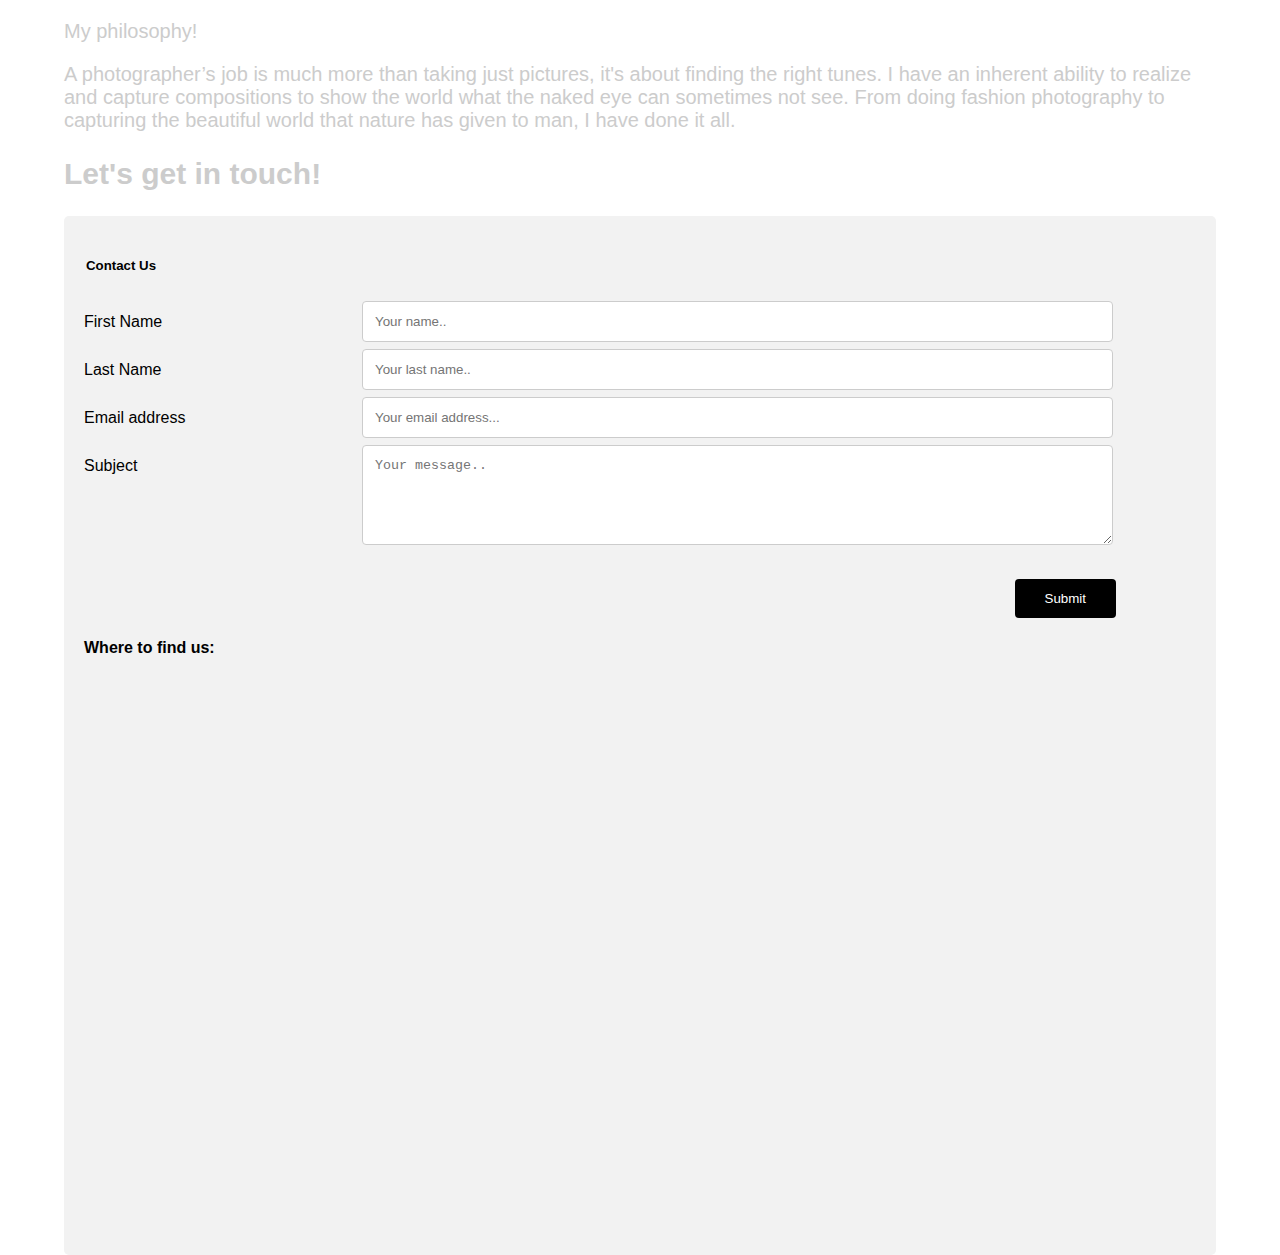
==== contact.html @ 050eb164 "Add contact page" ====
<!DOCTYPE html>
<html lang="en">

<head>
    <meta charset="UTF-8">
    <meta name="viewport" content="width=device-width, initial-scale=1.0">
    <meta http-equiv="X-UA-Compatible" content="ie=edge">
    <title>Contact Form</title>
    <link rel="stylesheet" href="contact.css">
</head>

<body background="IMG_1693.jpg">



    <div class="Biography">
        <p>My philosophy!</p>
        <p>A photographer’s job is much more than taking just pictures, it's about finding the right tunes. I have an inherent ability to realize and capture compositions to show the world what the naked eye can sometimes not see. From doing fashion photography
            to capturing the beautiful world that nature has given to man, I have done it all. </p>





        <header>
            <h2>Let's get in touch!</h2>

        </header>
    </div>
    <div class="container">
        <form action="/action_page.php">

            <legend>
                <h5>Contact Us</h5>
            </legend>
            <div class="row">
                <div class="col-20">
                    <label for="fname">First Name</label>
                </div>
                <div class="col-30">
                    <input type="text" id="fname" name="firstname" placeholder="Your name..">
                </div>
            </div>
            <div class="row">
                <div class="col-20">
                    <label for="lname">Last Name</label>
                </div>
                <div class="col-30">
                    <input type="text" id="lname" name="lastname" placeholder="Your last name..">
                </div>
            </div>
            <div class="row">
                <div class="col-20">
                    <label for="email">Email address</label>
                </div>
                <div class="col-30">
                    <input type="text" id="eml" name="email" placeholder="Your email address...">
                </div>
            </div>
            <div class="row">
                <div class="col-20">
                    <label for="subject">Subject</label>
                </div>
                <div class="col-30">
                    <textarea id="subject" name="subject" placeholder="Your message.." style="height:100px"></textarea>
                </div>
            </div>
            <div class="row">
                <input type="submit" value="Submit">
            </div>
        </form>

        <div class="Map">

            <h4>Where to find us:</h4>

            <div id="map"></div>

            <script>
                // Initialize and add the map
                function initMap() {
                    var Mindspace_Victoriei = {
                        lat: 44.454687,
                        lng: 26.081476
                    };
                    var map = new google.maps.Map(
                        document.getElementById('map'), {
                            zoom: 15,
                            center: Mindspace_Victoriei
                        });
                    var marker = new google.maps.Marker({
                        position: Mindspace_Victoriei,
                        map: map
                    });
                }
            </script>
            <script async defer src="https://maps.google.com/maps/api/js?key=AIzaSyAh8oqz5ZP2rDY9UoxC5Et8thEIuFYC2Ds&callback=initMap">
            </script>
        </div>
    </div>

</body>

</html>
---- contact.css ----
body {
    font-family: "Arial";
    margin: auto;
    background-image: url("IMG_1693.jpg");
}

#map {
    height: 50%;
    padding-bottom: 50%;
    position: relative;
    width: 90%;
    margin: auto;
}

* {
    box-sizing: border-box;
}

input[type=text],
textarea {
    width: 90%;
    padding: 12px;
    border: 1px solid #ccc;
    border-radius: 4px;
    resize: vertical;
    margin: auto;
}

label {
    padding: 12px 12px 12px 0;
    display: inline-block;
}


/* This is the Submit button*/

input[type=submit] {
    background-color: black;
    color: white;
    padding: 12px 30px;
    border: none;
    border-radius: 4px;
    cursor: pointer;
    float: right;
    margin-right: 80px;
    margin-top: 30px;
}

input[type=submit]:hover {
    background-color: #505350;
}


/*End of Submit button */

.container {
    border-radius: 5px;
    background-color: #f2f2f2;
    padding: 20px;
    width: 90%;
    margin: auto;
}

.col-20 {
    float: left;
    width: 25%;
    margin-top: 6px;
}

.col-30 {
    float: left;
    width: 75%;
    margin-top: 6px;
}


/* Clear floats after the columns */

.row:after {
    content: "";
    display: table;
    clear: both;
}


/* Responsive layout - when the screen is less than 600px wide, make the two columns stack on top of each other instead of next to each other */

@media screen and (max-width: 600px) {
    .col-20,
    .col-30,
    input[type=submit] {
        width: 90%;
        margin-top: 0;
        margin: auto
    }
}

.Biography {
    background: none;
    width: 90%;
    margin: auto;
    font-family: "Arial";
    font-size: 20px;
    color: #ccc;
}
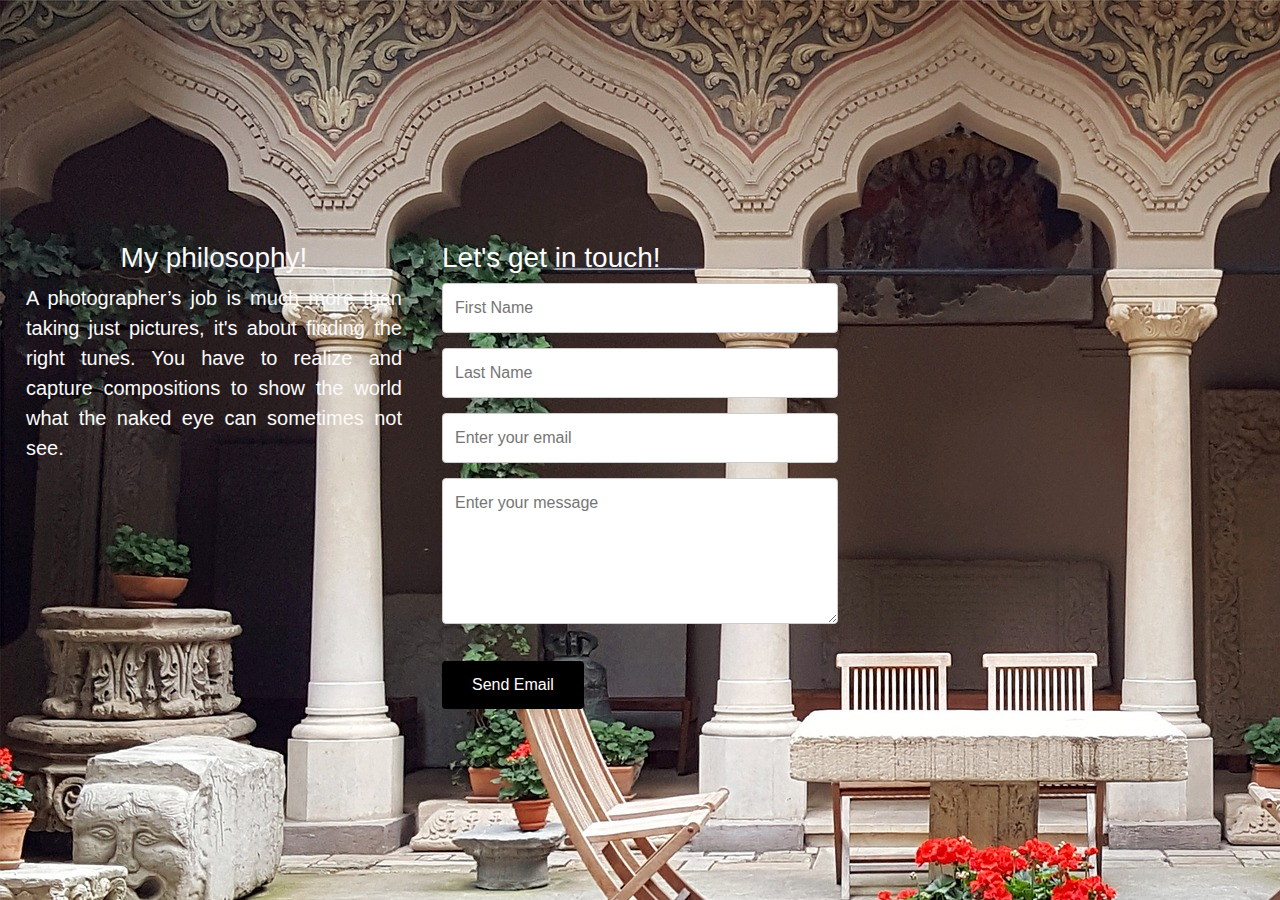
==== commit 7ad51e47: "Contact_form_update" ====
--- a/contact.html
+++ b/contact.html
@@ -4,101 +4,190 @@
 <head>
     <meta charset="UTF-8">
     <meta name="viewport" content="width=device-width, initial-scale=1.0">
-    <meta http-equiv="X-UA-Compatible" content="ie=edge">
-    <title>Contact Form</title>
-    <link rel="stylesheet" href="contact.css">
+    <title>Contact page</title>
+    <link rel="stylesheet" href="https://stackpath.bootstrapcdn.com/bootstrap/4.3.1/css/bootstrap.min.css" />
+    <style>
+        * {
+            box-sizing: border-box;
+        }
+        
+        body {
+            box-sizing: border-box;
+            transition: .5s ease;
+            font-family: Arial, Helvetica, sans-serif;
+        }
+        /*
+        .banner {
+            height: 5px;
+            width: 100%;
+            background-position: center;
+            background-repeat: no-repeat;
+        }
+        */
+        
+        #map {
+            margin-top: 30px;
+            height: 50%;
+            padding-bottom: 60%;
+            position: relative;
+        }
+        
+        .wrapper {
+            display: flex;
+            align-items: center;
+            justify-content: center;
+            background-image: url("images/Biserica_Stavropoleos.jpg");
+            min-height: 100vh;
+            padding: 50px 16px 0 16px;
+        }
+        
+        .form-area {
+            display: flex;
+            flex-wrap: wrap;
+            justify-content: space-between;
+            position: relative;
+        }
+        
+        .left-text {
+            color: white;
+        }
+        
+        .map-area {
+            background-position: center;
+            background-size: cover;
+            padding: 12px 12px 12px 12px;
+            /*  width: 100%;*/
+        }
+        
+        .left-text input {
+            padding: 12px 12px 12px 12px;
+            display: inline-block;
+            border: 1px solid #ccc;
+            border-radius: 4px;
+            width: 100%;
+            margin-bottom: 15px;
+        }
+        
+        .left-text textarea {
+            display: inline-block;
+            padding: 12px;
+            border: 1px solid #ccc;
+            border-radius: 4px;
+            resize: vertical;
+            margin: auto;
+            width: 100%;
+        }
+        
+        button {
+            background-color: black;
+            color: white;
+            padding: 12px 30px;
+            border: none;
+            border-radius: 4px;
+            cursor: pointer;
+            margin-right: 80px;
+            margin-top: 30px;
+            display: inline-block;
+        }
+        
+        button:hover {
+            background-color: #505350;
+        }
+        
+        .biography {
+            font-size: 20px;
+            color: rgb(252, 250, 250);
+            margin-top: 0px;
+            padding-left: 25px;
+            padding-right: 25px;
+            text-align: justify;
+            text-justify: inter-word;
+        }
+        
+        .biography h3 {
+            text-align: center;
+        }
+        
+        .image {
+            max-width: 100%;
+        }
+        
+        @media screen and (max-width: 800px) {
+            #form-area {
+                flex-direction: column;
+            }
+        }
+    </style>
+
 </head>
-
-<body background="IMG_1693.jpg">
+<header>
 
 
+</header>
 
-    <div class="Biography">
-        <p>My philosophy!</p>
-        <p>A photographer’s job is much more than taking just pictures, it's about finding the right tunes. I have an inherent ability to realize and capture compositions to show the world what the naked eye can sometimes not see. From doing fashion photography
-            to capturing the beautiful world that nature has given to man, I have done it all. </p>
+<body>
 
 
 
 
 
-        <header>
-            <h2>Let's get in touch!</h2>
 
-        </header>
-    </div>
-    <div class="container">
-        <form action="/action_page.php">
 
-            <legend>
-                <h5>Contact Us</h5>
-            </legend>
-            <div class="row">
-                <div class="col-20">
-                    <label for="fname">First Name</label>
+    <div class="wrapper">
+
+
+
+        <div>
+            <!--
+            <div class="banner">
+
+                <img src="Biserica_Stavropoleos.jpg" class="image" width="100%" height="582px" alt="Biserica_Stavropoleos" />
+
+            </div>
+-->
+            <div class="form-area row">
+                <div class="biography col-xs-12 col-md-4">
+                    <h3>My philosophy!</h3>
+                    <p>A photographer’s job is much more than taking just pictures, it's about finding the right tunes. You have to realize and capture compositions to show the world what the naked eye can sometimes not see.</p>
                 </div>
-                <div class="col-30">
-                    <input type="text" id="fname" name="firstname" placeholder="Your name..">
+
+                <div class="left-text col-xs-12 col-md-4">
+                    <h3>Let's get in touch!</h3>
+
+
+                    <input type="text" placeholder="First Name">
+                    <input type="text" placeholder="Last Name">
+                    <input type="text" placeholder="Enter your email">
+                    <textarea cols="30" rows="5" placeholder="Enter your message"></textarea>
+                    <button>Send Email</button>
+                </div>
+
+                <div class="map-area col-xs-12 col-md-4">
+                    <div id="map"></div>
+                    <script>
+                        // Initialize and add the map
+                        function initMap() {
+                            var Mindspace_Victoriei = {
+                                lat: 44.454687,
+                                lng: 26.081476
+                            };
+                            var map = new google.maps.Map(
+                                document.getElementById('map'), {
+                                    zoom: 15,
+                                    center: Mindspace_Victoriei
+                                });
+                            var marker = new google.maps.Marker({
+                                position: Mindspace_Victoriei,
+                                map: map
+                            });
+                        }
+                    </script>
+                    <script async defer src="https://maps.google.com/maps/api/js?key=AIzaSyAh8oqz5ZP2rDY9UoxC5Et8thEIuFYC2Ds&callback=initMap">
+                    </script>
                 </div>
             </div>
-            <div class="row">
-                <div class="col-20">
-                    <label for="lname">Last Name</label>
-                </div>
-                <div class="col-30">
-                    <input type="text" id="lname" name="lastname" placeholder="Your last name..">
-                </div>
-            </div>
-            <div class="row">
-                <div class="col-20">
-                    <label for="email">Email address</label>
-                </div>
-                <div class="col-30">
-                    <input type="text" id="eml" name="email" placeholder="Your email address...">
-                </div>
-            </div>
-            <div class="row">
-                <div class="col-20">
-                    <label for="subject">Subject</label>
-                </div>
-                <div class="col-30">
-                    <textarea id="subject" name="subject" placeholder="Your message.." style="height:100px"></textarea>
-                </div>
-            </div>
-            <div class="row">
-                <input type="submit" value="Submit">
-            </div>
-        </form>
-
-        <div class="Map">
-
-            <h4>Where to find us:</h4>
-
-            <div id="map"></div>
-
-            <script>
-                // Initialize and add the map
-                function initMap() {
-                    var Mindspace_Victoriei = {
-                        lat: 44.454687,
-                        lng: 26.081476
-                    };
-                    var map = new google.maps.Map(
-                        document.getElementById('map'), {
-                            zoom: 15,
-                            center: Mindspace_Victoriei
-                        });
-                    var marker = new google.maps.Marker({
-                        position: Mindspace_Victoriei,
-                        map: map
-                    });
-                }
-            </script>
-            <script async defer src="https://maps.google.com/maps/api/js?key=AIzaSyAh8oqz5ZP2rDY9UoxC5Et8thEIuFYC2Ds&callback=initMap">
-            </script>
         </div>
     </div>
-
 </body>
 
 </html>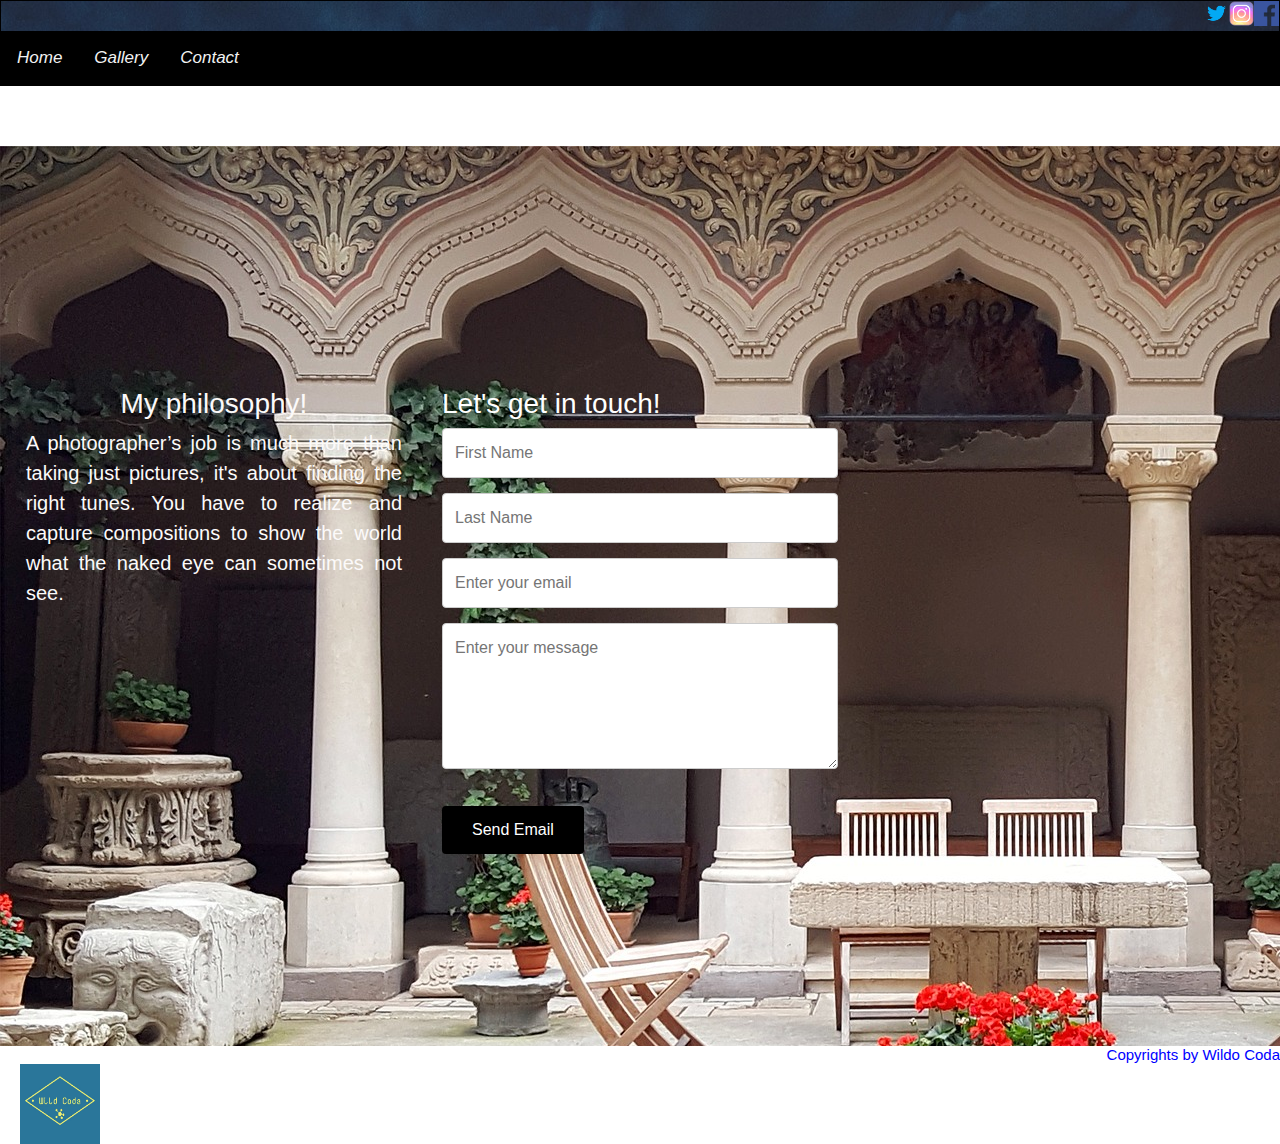
==== commit 85d9e6b1: "solveconflitcts" ====
--- a/contact.html
+++ b/contact.html
@@ -6,6 +6,11 @@
     <meta name="viewport" content="width=device-width, initial-scale=1.0">
     <title>Contact page</title>
     <link rel="stylesheet" href="https://stackpath.bootstrapcdn.com/bootstrap/4.3.1/css/bootstrap.min.css" />
+    <link rel="stylesheet" href="https://stackpath.bootstrapcdn.com/bootstrap/4.3.1/css/bootstrap.min.css" />
+    <link rel="stylesheet" href="gallery.css" type "text/css" />
+    <link rel="stylesheet" href="https://cdnjs.cloudflare.com/ajax/libs/font-awesome/4.7.0/css/font-awesome.min.css" />
+    <script src="gallery.js"></script>
+
     <style>
         * {
             box-sizing: border-box;
@@ -121,9 +126,23 @@
 
 </head>
 <header>
-
-
-</header>
+    <div class="social_media_links">
+        <a href="https://www.facebook.com/" target="_blank"><img src="images/facebook.png" /></a>
+        <a href="http://instagram.com" target="_blank"><img src="images/icons8-instagram-48.png" /></a>
+        <a href="http://twitter.com" target="_blank"><img src="images/icons8-twitter-48.png" /></a>
+    </div>
+    <div class="topnav" id="myTopNav">
+
+        <!--Replace #Home with URL of the first page-->
+        <a href="index.html">Home</a>
+        <!--Replace #Gallery with URL for page 2-->
+        <a href="gallery.html">Gallery</a>
+        <a href="contact.html">Contact</a>
+        <a href="javascript:void(0);" class="icon" onclick="myFunction()">
+            <i class="fa fa-bars"></i
+          ></a>
+        </div>
+              </header>
 
 <body>
 
@@ -188,6 +207,13 @@
             </div>
         </div>
     </div>
+
+    <footer>
+            <div class="footer">
+        <img src="images/wildcodalogo.JPG" alt="logo" />
+        <h1>Copyrights by Wildo Coda</h1>
+      </div>
+          </footer>
 </body>
 
 </html>--- a/gallery.css
+++ b/gallery.css
@@ -0,0 +1,202 @@
+header {
+  color:rgb(190, 190, 207);
+   border: 1px solid black;
+  background-color:white;
+  text-align: center;
+  margin-bottom: 60px;
+  background: url("images/Casa_Poporului.jpg");
+  font-style: oblique;
+}
+
+body {
+    margin-bottom: 0px;
+    padding: 0px;
+}
+
+.social_media_links {
+    display: flex;
+    flex-direction: row-reverse;
+    align-items: center;
+    height: 25px;
+    top: 5px;
+}
+
+.social_media_links img {
+    height: 25px;
+}
+
+.topnav {
+    overflow: hidden;
+    display: flexbox;
+    background-color: black;
+    margin-top: 5px;
+}
+
+.topnav a {
+    float: left;
+    color: #f2f2f2;
+    text-align: center;
+    padding: 14px 16px;
+    text-decoration: none;
+    font-size: 17px;
+    flex-flow: row wrap;
+}
+
+.topnav a:hover {
+    background-color: #ddd;
+    color: black;
+}
+
+.topnav a.active {
+    background-color: blue;
+    color: white;
+    max-width: 40px;
+    max-height: 150px;
+}
+
+.topnav .icon {
+    display: none;
+}
+
+@media screen and (max-width: 600px) {
+    .topnav a:not(:first-child) {
+        display: none;
+    }
+    .topnav a.icon {
+        float: right;
+        display: block;
+    }
+}
+
+@media screen and (max-width: 600px) {
+    .topnav.responsive {
+        position: relative;
+    }
+    .topnav.responsive a.icon {
+        position: absolute;
+        right: 0;
+        top: 0;
+    }
+    .topnav.responsive a {
+        float: none;
+        display: block;
+        text-align: left;
+    }
+}
+
+* {
+    box-sizing: border-box
+}
+
+.container {
+    position: relative;
+    width: 100%;
+    max-width: 800px;
+}
+
+.image {
+    position: relative;
+    display: block;
+    width: 100%;
+}
+
+.overlay {
+    position: absolute;
+    bottom: 0;
+    background: rgb(0, 0, 0);
+    background: rgba(0, 0, 0, 0.5);
+    color: #f1f1f1;
+    width: 90%;
+    transition: 20ms;
+    opacity: 0;
+    color: white;
+    font-size: 20px;
+    padding: 20px;
+    text-align: center;
+}
+
+.container:hover .overlay {
+    opacity: 1;
+    z-index: 2;
+    transition: 5ms;
+    transition-delay: 18ms;
+}
+
+.image:hover {
+    transform: scale(1.2);
+    z-index: 1;
+    transition: 5ms;
+    transition-delay: 18ms;
+}
+
+.grid-container {
+    display: grid;
+    grid-template-columns: repeat(auto-fill, minmax(400px, 1fr));
+    grid-gap: 20px;
+    align-items: stretch;
+    padding: 10px;
+}
+
+.grid-container img {
+    border: 1px solid #ccc;
+    box-shadow: 2px 2px 6px 0px rgba(0, 0, 0, 0.3);
+    width: 400px;
+    height: 300px;
+}
+
+.grid-container img:hover {
+    transform: scale(1.1);
+    z-index: 1;
+    transition: 400ms;
+    transition-delay: 18ms;
+}
+
+.overlay {
+    position: absolute;
+    bottom: 0;
+    background: rgb(0, 0, 0);
+    background: rgba(0, 0, 0, 0.5);
+    color: #f1f1f1;
+    width: 400px;
+    transition: 20ms;
+    opacity: 0;
+    color: white;
+    font-size: 15px;
+    padding: 10px;
+    text-align: center;
+}
+
+.grid.container:hover .overlay {
+    opacity: 1;
+    z-index: 2;
+    transition: 5ms;
+    transition-delay: 18ms;
+}
+
+.footer img {
+    position: relative;
+    margin-top: 18px;
+    float: left;
+    width: 80px;
+    height: 80px;
+    background: #555;
+    left: 20px;
+}
+
+.footer h1 {
+<<<<<<< HEAD
+  position: relative;
+  top: 50px;
+  right: 10px;
+  text-align: right;
+  font-size: 15px;
+color:black;
+=======
+    position: relative;
+    top: 50px;
+    right: 10px;
+    text-align: right;
+    font-size: 15px;
+    color: blue;
+>>>>>>> master
+}